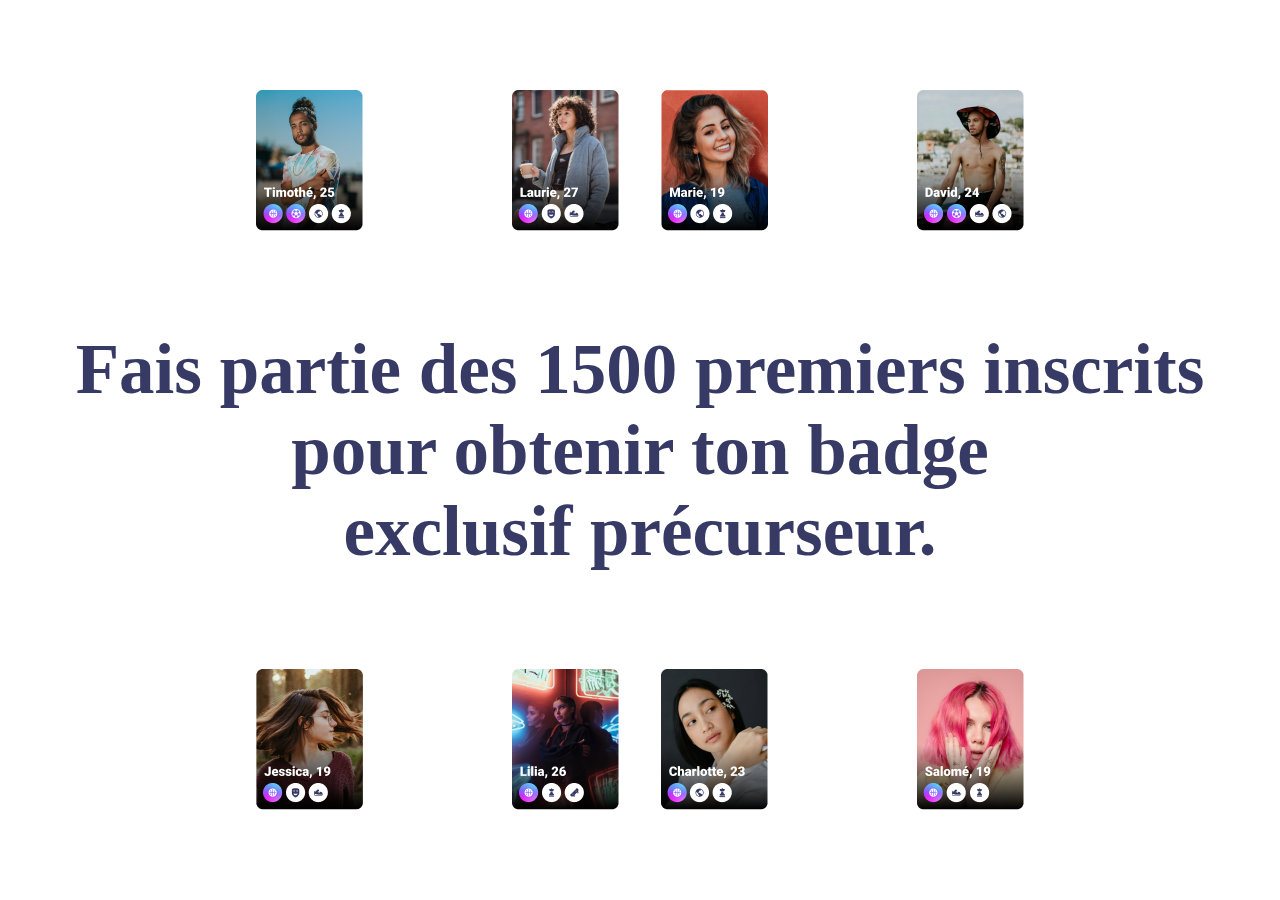
==== pages/beFirst.html @ 66336903 "update" ====
<!DOCTYPE html>
<html lang="en">

<head>
    <meta charset="UTF-8">
    <meta http-equiv="X-UA-Compatible" content="IE=edge">
    <meta name="viewport" content="width=device-width, initial-scale=1.0">
    <title>Document</title>
    <link rel="stylesheet" href="/stylesAndAnims/style.css">
    <link rel="stylesheet" href="/stylesAndAnims/anim.css">
</head>

<body>
    <main id="beFirst">
        <h2 class="h2beFirstEnterAnim">Fais partie des 1500 premiers inscrits<br> pour obtenir ton badge<br> exclusif
            précurseur.</h2>

        <img id="bckGrndImgBefirs1" class="imgBefirstEnterTop" src="/ressources/img/beFirstImg/1.png" alt="">
        <img id="bckGrndImgBefirs2" class="imgBefirstEnterTop" src="/ressources/img/beFirstImg/2.png" alt="">
        <!-- <img id="bckGrndImgBefirs3" src="/ressources/img/beFirstImg/3.png" alt=""> -->
        <img id="bckGrndImgBefirs4" class="imgBefirstEnterTop" src="/ressources/img/beFirstImg/4.png" alt="">
        <img id="bckGrndImgBefirs5" class="imgBefirstEnterTop" src="/ressources/img/beFirstImg/5.png" alt="">

        <img id="bckGrndImgBefirs6" class="imgBefirstEnterBottom" src="/ressources/img/beFirstImg/6.png" alt="">
        <img id="bckGrndImgBefirs7" class="imgBefirstEnterBottom" src="/ressources/img/beFirstImg/7.png" alt="">
        <!-- <img id="bckGrndImgBefirs8" src="/ressources/img/beFirstImg/8.png" alt=""> -->
        <img id="bckGrndImgBefirs9" class="imgBefirstEnterBottom" src="/ressources/img/beFirstImg/9.png" alt="">
        <img id="bckGrndImgBefirs10" class="imgBefirstEnterBottom" src="/ressources/img/beFirstImg/10.png" alt="">
    </main>

    <script>
        setTimeout(function () {
            let h2 = document.querySelector("#beFirst h2");
            let bckGrndImgBefirs1 = document.getElementById("bckGrndImgBefirs1");
            let bckGrndImgBefirs2 = document.getElementById("bckGrndImgBefirs2");

            let bckGrndImgBefirs4 = document.getElementById("bckGrndImgBefirs4");
            let bckGrndImgBefirs5 = document.getElementById("bckGrndImgBefirs5");


            let bckGrndImgBefirs6 = document.getElementById("bckGrndImgBefirs6");
            let bckGrndImgBefirs7 = document.getElementById("bckGrndImgBefirs7");

            let bckGrndImgBefirs9 = document.getElementById("bckGrndImgBefirs9");
            let bckGrndImgBefirs10 = document.getElementById("bckGrndImgBefirs10");

            h2.classList.remove("h2beFirstEnterAnim");
            h2.classList.add("h2beFirstLeaveAnim");

            bckGrndImgBefirs1.classList.remove("imgBefirstEnterTop");
            bckGrndImgBefirs1.classList.add("imgBefirstLeaveTop");
            bckGrndImgBefirs2.classList.remove("imgBefirstEnterTop");
            bckGrndImgBefirs2.classList.add("imgBefirstLeaveTop");
            bckGrndImgBefirs4.classList.remove("imgBefirstEnterTop");
            bckGrndImgBefirs4.classList.add("imgBefirstLeaveTop");
            bckGrndImgBefirs5.classList.remove("imgBefirstEnterTop");
            bckGrndImgBefirs5.classList.add("imgBefirstLeaveTop");


            bckGrndImgBefirs6.classList.remove("imgBefirstEnterBottom");
            bckGrndImgBefirs6.classList.add("imgBefirstLeaveBottom");
            bckGrndImgBefirs7.classList.remove("imgBefirstEnterBottom");
            bckGrndImgBefirs7.classList.add("imgBefirstLeaveBottom");
            bckGrndImgBefirs9.classList.remove("imgBefirstEnterBottom");
            bckGrndImgBefirs9.classList.add("imgBefirstLeaveBottom");
            bckGrndImgBefirs10.classList.remove("imgBefirstEnterBottom");
            bckGrndImgBefirs10.classList.add("imgBefirstLeaveBottom");
            setTimeout(function () {
                location.href = "enterInGame.html";
            }, 1000);
        }, 4000);
    </script>
</body>

</html>
---- stylesAndAnims/style.css ----
* {
    margin: 0;
    padding: 0;
    -ms-overflow-style: none;
    scrollbar-width: none;
}

*::-webkit-scrollbar {
    display: none;
}

body {
    overflow: hidden;
}

@font-face {
    font-family: "Tisa Sans Pro";
    src: url('/fonts/...');
}

h2 {
    font-size: 71px;
    text-align: center;
    color: #363A65;
}

.none {
    display: none;
}

/*/ Button /*/

a:hover {
    color: white;
    text-decoration: none;
}

a:visited {
    color: white;
    text-decoration: none !important;
}

#wthBtn, #bordBtn {
    border-radius: 50px;
}

#innerBtn {
    border-radius: 20px;
}

#wthBtn {
    border: 10px solid #FFFFFF;
    box-shadow: 0px 3px 8px rgba(0, 0, 0, 0.35);
}

#bordBtn {
    display: flex;
    width: max-content;
    align-items: center;
    margin: 0;
    position: relative;
    box-sizing: border-box;
    color: white;
    background: white;
    background-clip: padding-box;
    border: solid 5px transparent;
}

#bordBtn:before {
    content: "";
    position: absolute;
    top: 0;
    right: 0;
    bottom: 0;
    left: 0;
    z-index: -1;
    margin: -5px;
    border-radius: inherit;
    background: linear-gradient(to right, #ce16d7, #8d6bff, #2992ff, #0bbef0);
}

#innerBtn {
    background: linear-gradient(to right, #ce16d7, #8d6bff, #2992ff, #0bbef0);
    -webkit-background-clip: text, border-box;
    -webkit-text-fill-color: transparent;
    font-weight: 800;
    font-size: 20px;
    padding-left: 30px;
    padding-right: 30px;
    padding-top: 15px;
    padding-bottom: 15px;
    text-decoration: none !important;
}

#wthBtn:hover, #innerBtn:hover {
    background: linear-gradient(to right, #ce16d7, #8d6bff, #2992ff, #0bbef0);
    -webkit-background-clip: initial;
    -webkit-text-fill-color: white;
    box-shadow: none;
}

#innerBtn:hover {
    cursor: pointer;
}

span {
    background: linear-gradient(to right, #ce16d7, #8d6bff, #2992ff, #0bbef0);
    -webkit-background-clip: text, border-box;
    -webkit-text-fill-color: transparent;
}

main:not(#index) {
    display: flex;
    flex-direction: column;
    align-items: center;
    justify-content: center;
    height: 100vh;
}

/******************************** Index Page ********************************/

main#index {
    display: flex;
    flex-direction: column;
    align-items: center;
    padding-top: 10vh;
}

#logo, #SVGLogo, #bordBtn {
    margin: auto;
    width: max-content;
}

#logo img {
    width: 300px;
}

/******************************** weSplitch Page ********************************/

/* #weSplitch {
    display: flex;
    flex-direction: column;
    align-items: center;
    justify-content: center;
    height: 100vh;
} */

/******************************** newSocialNetwork Page ********************************/

/* #newSocialNetwork {
    display: flex;
    flex-direction: column;
    align-items: center;
    justify-content: center;
    height: 100vh;
} */

/******************************** passion Page ********************************/

/* 
#passion {
    display: flex;
    flex-direction: column;
    align-items: center;
    justify-content: center;
    height: 100vh;
} */

#ballon {
    margin-bottom: -25px;
}

/******************************** emotion Page ********************************/

#passionTitle {
    margin-top: 13vh;
    margin-bottom: 5vh;
}

.slide {
    width: 300px;
    display: flex;
    justify-content: center;
    align-items: center;
    font-size: 100px;
}

.horizontalBlock {
    display: flex;
    flex-direction: row;
    width: max-content;
    transform: rotate(90deg) translateY(-100vh);
    transform-origin: top left;
}

.container {
    width: 100vh;
    height: 100vw;
    transform: rotate(-90deg) translateX(-100vh);
    transform-origin: top left;
    overflow-x: hidden;
}

#sliderPlus {
    position: fixed;
    right: 5vw;
    top: 36vh;
    border-radius: 100%;
    cursor: pointer;
}

#background2 {
    position: fixed;
    right: 0;
    top: 10vh;
    z-index: -10;
}

#background1 {
    position: fixed;
    right: 0;
    top: 50vh;
    z-index: -10;
}

/******************************** action Page ********************************/

/* #action {
    display: flex;
    flex-direction: column;
    align-items: center;
    justify-content: center;
    height: 100vh;
} */

/******************************** exchange Page ********************************/

/* #exchange {
    display: flex;
    flex-direction: column;
    align-items: center;
    justify-content: center;
} */

#iconsExchange {
    display: flex;
    align-items: flex-start;
}

#iconsExchange img {
    margin: 15px;
}

#iconsExchange img:nth-child(2) {
    margin-top: 70px;
}

/******************************** beFirst Page ********************************/
#bckGrndImgBefirs1 {
    position: absolute;
    left: 20vw;
    top: 10vh
}
#bckGrndImgBefirs2 {
    position: absolute;
    left: 40vw;
    top: 10vh;
}
/* #bckGrndImgBefirs3 {
    position: absolute;
    left: 30vw;
    top: 10vh
} */
#bckGrndImgBefirs4 {
    position: absolute;
    right: 40vw;
    top: 10vh;
}
#bckGrndImgBefirs5 {
    position: absolute;
    right: 20vw;
    top: 10vh;
}
#bckGrndImgBefirs6 {
    position: absolute;
    left: 20vw;
    bottom: 10vh;
}
#bckGrndImgBefirs7 {
    position: absolute;
    left: 40vw;
    bottom: 10vh;
}
/* #bckGrndImgBefirs8 {
    position: absolute;
    left: 50vw;
    bottom: 10vh;
} */
#bckGrndImgBefirs9 {
    position: absolute;
    right: 40vw;
    bottom: 10vh;
}
#bckGrndImgBefirs10 {
    position: absolute;
    right: 20vw;
    bottom: 10vh;
}

/******************************** enterInGame Page ********************************/

/* #enterInGame {
    display: flex;
    flex-direction: column;
    align-items: center;
    justify-content: center;
    height: 100vh;
} */

#enterInGame #wthBtn {
    margin-top: 30px;
}
---- stylesAndAnims/anim.css ----
.elementLeave {
    animation: elementLeave 1s ease 0s 1 normal forwards;
}

@keyframes elementLeave {
    0% {
        opacity: 1;
    }
    100% {
        opacity: 0;
    }
}

.buttonEntrance {
    animation: buttonEntrance 0.4s ease 0s 1 normal forwards;
}

@keyframes buttonEntrance {
    0% {
        transform: scale(0);
    }
    55% {
        transform: scale(150%)
    }
    100% {
        transform: scale(100%)
    }
}

/******************************** Index Page ********************************/

/******************************** weSplitch Page ********************************/

.h2weSplitchEnterAnim {
    overflow: hidden;
    white-space: nowrap;
    animation: h2weSplitchEnterAnim 1s ease 0s 1 normal forwards;
}

.h2weSplitchLeaveAnim {
    overflow: hidden;
    white-space: nowrap;
    animation: h2weSplitchLeaveAnim 1s ease 0s 1 normal forwards;
}

@keyframes h2weSplitchEnterAnim {
    0% {
        width: 0;
    }
    100% {
        width: 28%;
    }
}

@keyframes h2weSplitchLeaveAnim {
    0% {
        width: 28%;
    }
    100% {
        width: 0;
    }
}

/******************************** newSocialNetwork Page ********************************/

.h2newSocialNetworkEnterAnim {
    overflow: hidden;
    white-space: nowrap;
    animation: h2newSocialNetworkEnterAnim 1s ease 0s 1 normal forwards;
}

.h2newSocialNetworkLeaveAnim {
    overflow: hidden;
    white-space: nowrap;
    animation: h2newSocialNetworkLeaveAnim 1s ease 0s 1 normal forwards;
}

@keyframes h2newSocialNetworkEnterAnim {
    0% {
        width: 0;
    }
    100% {
        width: 40%;
    }
}

@keyframes h2newSocialNetworkLeaveAnim {
    0% {
        width: 40%;
    }
    100% {
        width: 0;
    }
}

/******************************** passion Page ********************************/

.h2passionEnterAnim {
    overflow: hidden;
    white-space: nowrap;
    animation: h2passionEnterAnim 1s ease 0s 1 normal forwards;
}

.h2passionLeaveAnim {
    overflow: hidden;
    white-space: nowrap;
    animation: h2passionLeaveAnim 1s ease 0s 1 normal forwards;
}

.ballonAnim {
    animation: ballonAnim 1s ease 0s 1 normal forwards;
}

@keyframes h2passionEnterAnim {
    0% {
        width: 0;
    }
    100% {
        width: 43%;
    }
}

@keyframes h2passionLeaveAnim {
    0% {
        width: 43%;
    }
    100% {
        width: 0;
    }
}

@keyframes ballonAnim {
    0% {
        animation-timing-function: ease-in;
        opacity: 0;
        transform: translateY(-250px);
    }
    38% {
        animation-timing-function: ease-out;
        opacity: 1;
        transform: translateY(0);
    }
    55% {
        animation-timing-function: ease-in;
        transform: translateY(-65px);
    }
    72% {
        animation-timing-function: ease-out;
        transform: translateY(0);
    }
    81% {
        animation-timing-function: ease-in;
        transform: translateY(-28px);
    }
    90% {
        animation-timing-function: ease-out;
        transform: translateY(0);
    }
    95% {
        animation-timing-function: ease-in;
        transform: translateY(-8px);
    }
    100% {
        animation-timing-function: ease-out;
        transform: translateY(0);
    }
}

/******************************** emotion Page ********************************/

.h2emotionEnterAnim {
    overflow: hidden;
    white-space: nowrap;
    animation: h2emotionEnterAnim 1s ease 0s 1 normal forwards;
}

/* 
.h2emotionLeaveAnim {
    overflow: hidden;
    white-space: nowrap;
    animation: h2emotionLeaveAnim 1s ease 0s 1 normal forwards;
} */

@keyframes h2emotionEnterAnim {
    0% {
        width: 0;
    }
    100% {
        width: 100%;
    }
}

/* @keyframes h2emotionLeaveAnim {
    0% {
        width: 100%;
    }
    100% {
        width: 0;
    }
} */

.emotionBackgroundAppear {
    animation: emotionBackgroundAppear 1s ease 0s 1 normal forwards;
}

@keyframes emotionBackgroundAppear {
    0% {
        opacity: 0;
        transform: translateX(250px) translateY(-150px);
    }
    100% {
        opacity: 1;
        transform: translateX(0) translateY(0);
    }
}

.sliderEnter {
    animation: sliderEnter 1s ease 0s 1 normal forwards;
}

@keyframes sliderEnter {
    0% {
        opacity: 0;
    }
    100% {
        opacity: 1;
    }
}

.sliderPlusEnter {
    animation: sliderPlusEnter 1s ease 0s 1 normal forwards;
}

@keyframes sliderPlusEnter {
    0% {
        transform: translateX(250px);
    }
    100% {
        transform: translateX(0);
    }
}

/******************************** connect Page ********************************/

.h2connectEnterAnim {
    overflow: hidden;
    white-space: nowrap;
    animation: h2connectEnterAnim 1s ease 0s 1 normal forwards;
}

.h2connectLeaveAnim {
    overflow: hidden;
    white-space: nowrap;
    animation: h2connectLeaveAnim 1s ease 0s 1 normal forwards;
}

@keyframes h2connectEnterAnim {
    0% {
        width: 0;
    }
    100% {
        width: 42%;
    }
}

@keyframes h2connectLeaveAnim {
    0% {
        width: 42%;
    }
    100% {
        width: 0;
    }
}

/******************************** exchange Page ********************************/

.h2exchangeEnterAnim {
    overflow: hidden;
    white-space: nowrap;
    animation: h2exchangeEnterAnim 1s ease 0s 1 normal forwards;
}

.h2exchangeLeaveAnim {
    overflow: hidden;
    white-space: nowrap;
    animation: h2exchangeLeaveAnim 1s ease 0s 1 normal forwards;
}

@keyframes h2exchangeEnterAnim {
    0% {
        width: 0;
    }
    100% {
        width: 50%;
    }
}

@keyframes h2exchangeLeaveAnim {
    0% {
        width: 50%;
    }
    100% {
        width: 0;
    }
}

.exchangeImg1EntranceAnim {
    animation: exchangeImg1EntranceAnim 1s ease 0s 1 normal forwards;
}

.exchangeImg1LeaveAnim {
    animation: exchangeImg1LeaveAnim 1s ease 0s 1 normal forwards;
}

@keyframes exchangeImg1EntranceAnim {
    0% {
        opacity: 0;
        transform: translateX(-250px);
    }
    100% {
        opacity: 1;
        transform: translateX(0);
    }
}

@keyframes exchangeImg1LeaveAnim {
    0% {
        opacity: 1;
        transform: translateX(0);
    }
    100% {
        opacity: 0;
        transform: translateX(-250px);
    }
}

.exchangeImg2EntranceAnim {
    animation: exchangeImg2EntranceAnim 1s ease 0s 1 normal forwards;
}

.exchangeImg2LeaveAnim {
    animation: exchangeImg2LeaveAnim 1s ease 0s 1 normal forwards;
}

@keyframes exchangeImg2EntranceAnim {
    0% {
        opacity: 0;
        transform: translateY(250px);
    }
    100% {
        opacity: 1;
        transform: translateY(0);
    }
}

@keyframes exchangeImg2LeaveAnim {
    0% {
        opacity: 1;
        transform: translateY(0);
    }
    100% {
        opacity: 0;
        transform: translateY(250px);
    }
}

.exchangeImg3EntranceAnim {
    animation: exchangeImg3EntranceAnim 1s ease 0s 1 normal forwards;
}

.exchangeImg3LeaveAnim {
    animation: exchangeImg3LeaveAnim 1s ease 0s 1 normal forwards;
}

@keyframes exchangeImg3EntranceAnim {
    0% {
        opacity: 0;
        transform: translateX(250px);
    }
    100% {
        opacity: 1;
        transform: translateX(0);
    }
}

@keyframes exchangeImg3LeaveAnim {
    0% {
        opacity: 1;
        transform: translateY(0);
    }
    100% {
        opacity: 0;
        transform: translateX(250px);
    }
}

/******************************** beFirst Page ********************************/

.h2beFirstEnterAnim {
    overflow: hidden;
    white-space: nowrap;
    animation: h2beFirstEnterAnim 1s ease 0s 1 normal forwards;
}

.h2beFirstLeaveAnim {
    overflow: hidden;
    white-space: nowrap;
    animation: h2beFirstLeaveAnim 1s ease 0s 1 normal forwards;
}

@keyframes h2beFirstEnterAnim {
    0% {
        width: 0;
    }
    100% {
        width: 60%;
    }
}

@keyframes h2beFirstLeaveAnim {
    0% {
        width: 60%;
    }
    100% {
        width: 0;
    }
}

.imgBefirstEnterTop {
    animation: imgBefirstEnterTop 1s ease 0s 1 normal forwards;
}

.imgBefirstLeaveTop {
    animation: imgBefirstLeaveTop 1s ease 0s 1 normal forwards;
}

@keyframes imgBefirstEnterTop {
    0% {
        opacity: 0;
        transform: translateY(-250px);
    }
    100% {
        opacity: 1;
        transform: translateY(0);
    }
}

@keyframes imgBefirstLeaveTop {
    0% {
        opacity: 1;
        transform: translateY(0);
    }
    100% {
        opacity: 0;
        transform: translateY(-250px);
    }
}

.imgBefirstEnterBottom {
    animation: imgBefirstEnterBottom 1s ease 0s 1 normal forwards;
}

.imgBefirstLeaveBottom {
    animation: imgBefirstLeaveBottom 1s ease 0s 1 normal forwards;
}

@keyframes imgBefirstEnterBottom {
    0% {
        opacity: 0;
        transform: translateY(250px);
    }
    100% {
        opacity: 1;
        transform: translateY(0);
    }
}

@keyframes imgBefirstLeaveBottom {
    0% {
        opacity: 1;
        transform: translateY(0);
    }
    100% {
        opacity: 0;
        transform: translateY(250px);
    }
}

/******************************** enterInGame Page ********************************/

.h2enterInGameEnterAnim {
    overflow: hidden;
    white-space: nowrap;
    animation: h2enterInGameEnterAnim 1s ease 0s 1 normal forwards;
}

/* .h2enterInGameLeaveAnim {
    overflow: hidden;
    white-space: nowrap;
    animation: h2enterInGameLeaveAnim 1s ease 0s 1 normal forwards;
} */

@keyframes h2enterInGameEnterAnim {
    0% {
        width: 0;
    }
    100% {
        width: 60%;
    }
}

/* @keyframes h2enterInGameLeaveAnim {
    0% {
        width: 60%;
    }
    100% {
        width: 0;
    }
} */
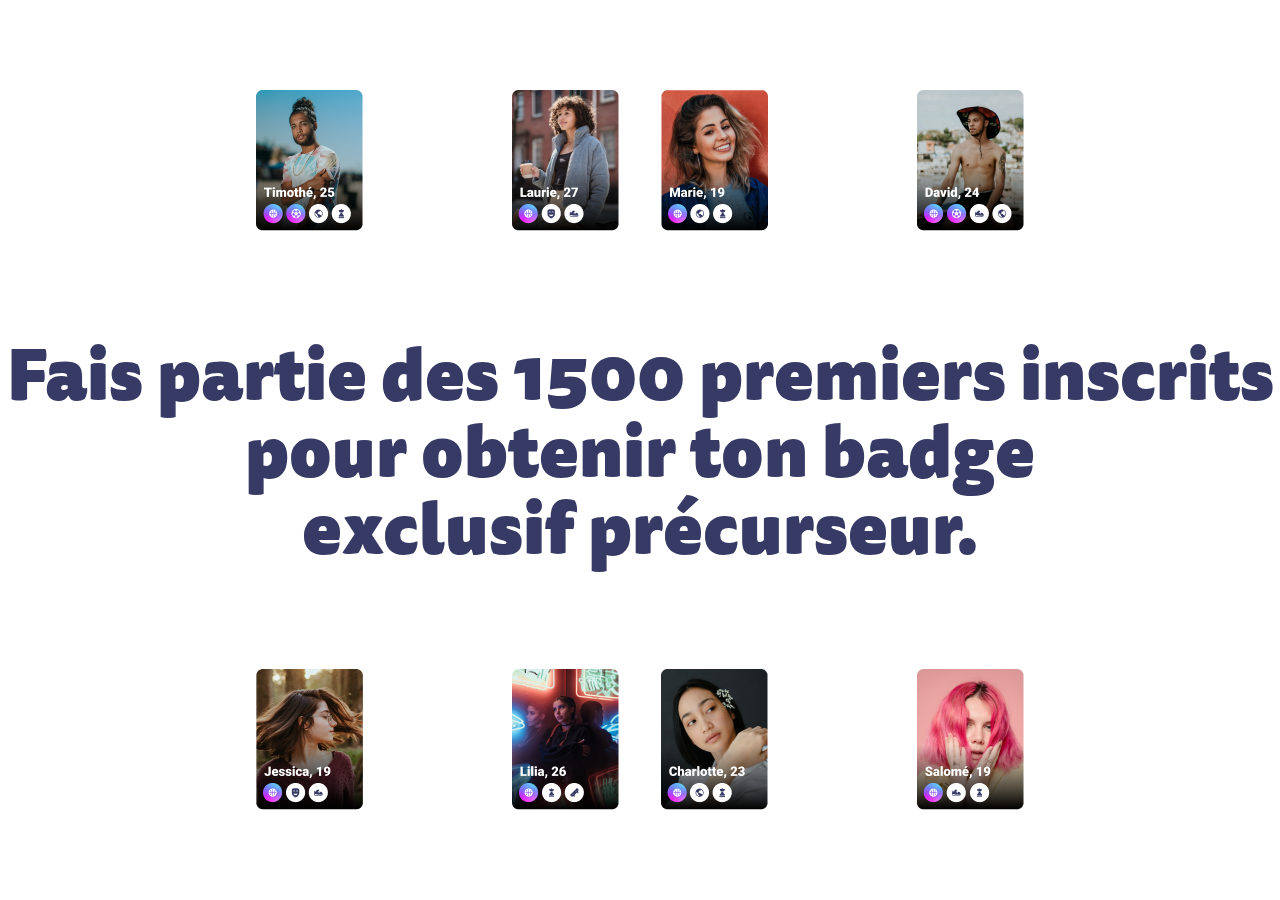
==== commit 2a067195: "update" ====
--- a/pages/beFirst.html
+++ b/pages/beFirst.html
@@ -30,7 +30,6 @@
 
     <script>
         setTimeout(function () {
-            let h2 = document.querySelector("#beFirst h2");
             let bckGrndImgBefirs1 = document.getElementById("bckGrndImgBefirs1");
             let bckGrndImgBefirs2 = document.getElementById("bckGrndImgBefirs2");
 
@@ -44,31 +43,54 @@
             let bckGrndImgBefirs9 = document.getElementById("bckGrndImgBefirs9");
             let bckGrndImgBefirs10 = document.getElementById("bckGrndImgBefirs10");
 
-            h2.classList.remove("h2beFirstEnterAnim");
-            h2.classList.add("h2beFirstLeaveAnim");
-
             bckGrndImgBefirs1.classList.remove("imgBefirstEnterTop");
-            bckGrndImgBefirs1.classList.add("imgBefirstLeaveTop");
+            bckGrndImgBefirs1.classList.add("imgBefirstAnim1");
             bckGrndImgBefirs2.classList.remove("imgBefirstEnterTop");
-            bckGrndImgBefirs2.classList.add("imgBefirstLeaveTop");
+            bckGrndImgBefirs2.classList.add("imgBefirstAnim2");
             bckGrndImgBefirs4.classList.remove("imgBefirstEnterTop");
-            bckGrndImgBefirs4.classList.add("imgBefirstLeaveTop");
+            bckGrndImgBefirs4.classList.add("imgBefirstAnim1");
             bckGrndImgBefirs5.classList.remove("imgBefirstEnterTop");
-            bckGrndImgBefirs5.classList.add("imgBefirstLeaveTop");
+            bckGrndImgBefirs5.classList.add("imgBefirstAnim2");
 
 
             bckGrndImgBefirs6.classList.remove("imgBefirstEnterBottom");
-            bckGrndImgBefirs6.classList.add("imgBefirstLeaveBottom");
+            bckGrndImgBefirs6.classList.add("imgBefirstAnim2");
             bckGrndImgBefirs7.classList.remove("imgBefirstEnterBottom");
-            bckGrndImgBefirs7.classList.add("imgBefirstLeaveBottom");
+            bckGrndImgBefirs7.classList.add("imgBefirstAnim1");
             bckGrndImgBefirs9.classList.remove("imgBefirstEnterBottom");
-            bckGrndImgBefirs9.classList.add("imgBefirstLeaveBottom");
+            bckGrndImgBefirs9.classList.add("imgBefirstAnim2");
             bckGrndImgBefirs10.classList.remove("imgBefirstEnterBottom");
-            bckGrndImgBefirs10.classList.add("imgBefirstLeaveBottom");
+            bckGrndImgBefirs10.classList.add("imgBefirstAnim1");
             setTimeout(function () {
-                location.href = "enterInGame.html";
-            }, 1000);
-        }, 4000);
+                let h2 = document.querySelector("#beFirst h2");
+
+
+                h2.classList.remove("h2beFirstEnterAnim");
+                h2.classList.add("h2beFirstLeaveAnim");
+
+                bckGrndImgBefirs1.classList.remove("imgBefirstAnim1");
+                bckGrndImgBefirs1.classList.add("imgBefirstLeaveTop");
+                bckGrndImgBefirs2.classList.remove("imgBefirstAnim2");
+                bckGrndImgBefirs2.classList.add("imgBefirstLeaveTop");
+                bckGrndImgBefirs4.classList.remove("imgBefirstAnim1");
+                bckGrndImgBefirs4.classList.add("imgBefirstLeaveTop");
+                bckGrndImgBefirs5.classList.remove("imgBefirstAnim2");
+                bckGrndImgBefirs5.classList.add("imgBefirstLeaveTop");
+
+
+                bckGrndImgBefirs6.classList.remove("imgBefirstAnim2");
+                bckGrndImgBefirs6.classList.add("imgBefirstLeaveBottom");
+                bckGrndImgBefirs7.classList.remove("imgBefirstAnim1");
+                bckGrndImgBefirs7.classList.add("imgBefirstLeaveBottom");
+                bckGrndImgBefirs9.classList.remove("imgBefirstAnim2");
+                bckGrndImgBefirs9.classList.add("imgBefirstLeaveBottom");
+                bckGrndImgBefirs10.classList.remove("imgBefirstAnim1");
+                bckGrndImgBefirs10.classList.add("imgBefirstLeaveBottom");
+                setTimeout(function () {
+                    location.href = "enterInGame.html";
+                }, 1000);
+            }, 4000);
+        }, 1000);
     </script>
 </body>
 
--- a/stylesAndAnims/style.css
+++ b/stylesAndAnims/style.css
@@ -1,3 +1,8 @@
+@font-face {
+    font-family: "Tisa Sans Pro";
+    src: url('/ressources/fonts/TisaSansPro-BlackItalic.ttf');
+}
+
 * {
     margin: 0;
     padding: 0;
@@ -13,15 +18,14 @@
     overflow: hidden;
 }
 
-@font-face {
-    font-family: "Tisa Sans Pro";
-    src: url('/fonts/...');
-}
-
 h2 {
     font-size: 71px;
     text-align: center;
     color: #363A65;
+    font-family: "Tisa Sans Pro";
+    font-weight: 900;
+    line-height: 77px;
+    padding: 10px 0;
 }
 
 .none {
@@ -29,6 +33,11 @@
 }
 
 /*/ Button /*/
+
+a {
+    font-family: "Tisa Sans Pro";
+    font-weight: 800;
+}
 
 a:hover {
     color: white;
@@ -256,51 +265,61 @@
 }
 
 /******************************** beFirst Page ********************************/
+
 #bckGrndImgBefirs1 {
     position: absolute;
     left: 20vw;
     top: 10vh
 }
+
 #bckGrndImgBefirs2 {
     position: absolute;
     left: 40vw;
     top: 10vh;
 }
+
 /* #bckGrndImgBefirs3 {
     position: absolute;
     left: 30vw;
     top: 10vh
 } */
+
 #bckGrndImgBefirs4 {
     position: absolute;
     right: 40vw;
     top: 10vh;
 }
+
 #bckGrndImgBefirs5 {
     position: absolute;
     right: 20vw;
     top: 10vh;
 }
+
 #bckGrndImgBefirs6 {
     position: absolute;
     left: 20vw;
     bottom: 10vh;
 }
+
 #bckGrndImgBefirs7 {
     position: absolute;
     left: 40vw;
     bottom: 10vh;
 }
+
 /* #bckGrndImgBefirs8 {
     position: absolute;
     left: 50vw;
     bottom: 10vh;
 } */
+
 #bckGrndImgBefirs9 {
     position: absolute;
     right: 40vw;
     bottom: 10vh;
 }
+
 #bckGrndImgBefirs10 {
     position: absolute;
     right: 20vw;
--- a/stylesAndAnims/anim.css
+++ b/stylesAndAnims/anim.css
@@ -48,13 +48,13 @@
         width: 0;
     }
     100% {
-        width: 28%;
+        width: 100%;
     }
 }
 
 @keyframes h2weSplitchLeaveAnim {
     0% {
-        width: 28%;
+        width: 100%;
     }
     100% {
         width: 0;
@@ -80,13 +80,13 @@
         width: 0;
     }
     100% {
-        width: 40%;
+        width: 100%;
     }
 }
 
 @keyframes h2newSocialNetworkLeaveAnim {
     0% {
-        width: 40%;
+        width: 100%;
     }
     100% {
         width: 0;
@@ -116,13 +116,13 @@
         width: 0;
     }
     100% {
-        width: 43%;
+        width: 100%;
     }
 }
 
 @keyframes h2passionLeaveAnim {
     0% {
-        width: 43%;
+        width: 100%;
     }
     100% {
         width: 0;
@@ -259,13 +259,13 @@
         width: 0;
     }
     100% {
-        width: 42%;
+        width: 100%;
     }
 }
 
 @keyframes h2connectLeaveAnim {
     0% {
-        width: 42%;
+        width: 100%;
     }
     100% {
         width: 0;
@@ -291,13 +291,13 @@
         width: 0;
     }
     100% {
-        width: 50%;
+        width: 100%;
     }
 }
 
 @keyframes h2exchangeLeaveAnim {
     0% {
-        width: 50%;
+        width: 100%;
     }
     100% {
         width: 0;
@@ -413,13 +413,13 @@
         width: 0;
     }
     100% {
-        width: 60%;
+        width: 100%;
     }
 }
 
 @keyframes h2beFirstLeaveAnim {
     0% {
-        width: 60%;
+        width: 100%;
     }
     100% {
         width: 0;
@@ -486,6 +486,38 @@
     }
 }
 
+.imgBefirstAnim1 {
+    animation: imgBefirstAnim1 1s linear 0s infinite normal forwards;
+}
+
+@keyframes imgBefirstAnim1 {
+    0% {
+        transform: translateY(-5px);
+    }
+    50% {
+        transform: translateY(5px);
+    }
+    100% {
+        transform: translateY(-5px);
+    }
+}
+
+.imgBefirstAnim2 {
+    animation: imgBefirstAnim2 1s linear 0s infinite normal forwards;
+}
+
+@keyframes imgBefirstAnim2 {
+    0% {
+        transform: translateY(5px);
+    }
+    50% {
+        transform: translateY(-5px);
+    }
+    100% {
+        transform: translateY(5px);
+    }
+}
+
 /******************************** enterInGame Page ********************************/
 
 .h2enterInGameEnterAnim {
